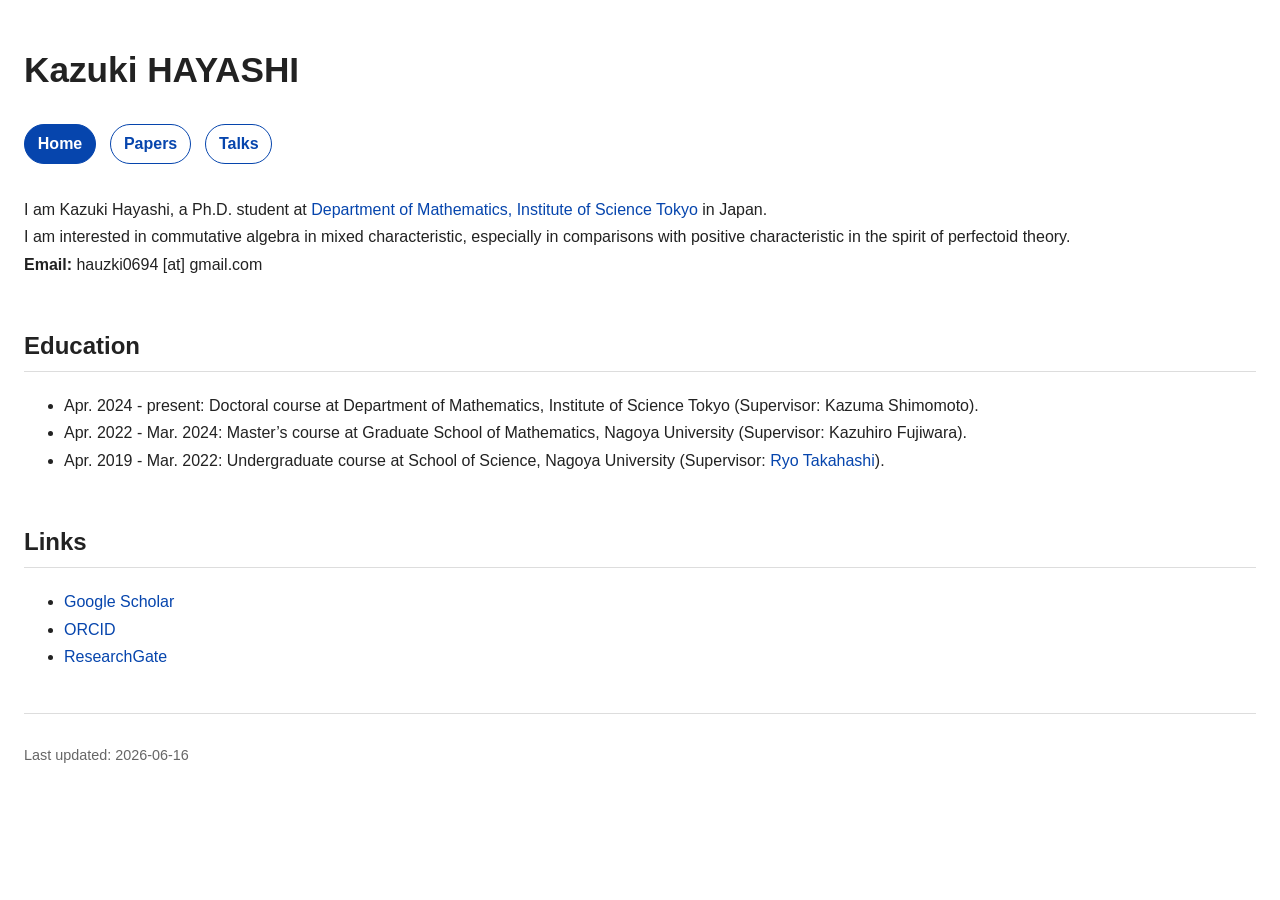
==== index.html @ 01560dd7 "Update index.html" ====
<!DOCTYPE html>
<html lang="en"> 
<head>
  <meta charset="UTF-8">
  <title>Kazuki HAYASHI</title>
  <meta name="viewport" content="width=device-width, initial-scale=1.0">
  <link rel="stylesheet" href="style.css">
</head>

<body>
  <header>
    <h1>Kazuki HAYASHI</h1>

    <nav>
      <a href="index.html" class="active">Home</a>
      <a href="papers.html">Papers</a>
      <a href="talks_ja.html">Talks</a>
    </nav>
  </header>


<p>
  I am Kazuki Hayashi, a Ph.D. student at 
  <a href="https://www.math.titech.ac.jp/" target="_blank" rel="noopener noreferrer">
    Department of Mathematics, Institute of Science Tokyo</a> in Japan.
  <br>
  I am interested in commutative algebra in mixed characteristic,
  especially in comparisons with positive characteristic in the spirit of perfectoid theory.
  <br>
  <strong>Email:</strong> hauzki0694 [at] gmail.com
</p>

<section>
  <h2>Education</h2>

  <ul>
    <li>
      Apr. 2024 - present: Doctoral course at Department of Mathematics, Institute of Science Tokyo (Supervisor: Kazuma Shimomoto).
    </li>

    <li>
      Apr. 2022 - Mar. 2024: Master’s course at Graduate School of Mathematics, Nagoya University (Supervisor: Kazuhiro Fujiwara).
    </li>

    <li>
      Apr. 2019 - Mar. 2022: Undergraduate course at School of Science, Nagoya University (Supervisor:
      <a href="https://www.math.nagoya-u.ac.jp/~takahashi/" target="_blank" rel="noopener noreferrer">
        Ryo Takahashi</a>).
    </li>
  </ul>
</section>

<section>
  <h2>Links</h2>
  <ul>
    <li>
      <a href="https://scholar.google.com/citations?user=Pah-WRwAAAAJ&hl=ja" target="_blank" rel="noopener noreferrer">
        Google Scholar
      </a>
    </li>
    <li>
      <a href="https://orcid.org/0009-0005-8432-9595" target="_blank" rel="noopener noreferrer">
        ORCID
      </a>
    </li>
    <li>
      <a href="https://www.researchgate.net/profile/Kazuki-Hayashi-9?ev=prf_overview" target="_blank" rel="noopener noreferrer">
        ResearchGate
      </a>
    </li>

  </ul>
</section>

  <footer>
    <p>Last updated: 2026-06-16</p>
  </footer>
</body>
</html>
---- style.css ----
body {
  max-width: none;
  margin: 40px auto;
  padding: 0 24px;
  font-family: -apple-system, BlinkMacSystemFont, "Segoe UI", sans-serif;
  line-height: 1.7;
  color: #222;
  background: #fff;
}

header {
  margin-bottom: 2em;
}

h1 {
  font-size: 2.2em;
  margin-bottom: 0.2em;
}

h2 {
  margin-top: 2em;
  border-bottom: 1px solid #ddd;
  padding-bottom: 0.2em;
}

a {
  color: #0645ad;
  text-decoration: none;
}

a:hover {
  text-decoration: underline;
}

nav {
  margin-top: 1.5em;
  margin-bottom: 2em;
}

nav a {
  display: inline-block;
  margin-right: 0.6em;
  padding: 0.35em 0.8em;
  border: 1px solid #0645ad;
  border-radius: 999px;
  color: #0645ad;
  font-weight: 600;
  text-decoration: none;
}

nav a:hover {
  background: #dbeafe;
  color: #0645ad;
  text-decoration: none;
}

nav a.active {
  background: #0645ad;
  color: #fff;
  border-color: #0645ad;
  font-weight: 700;
}

nav a.active:hover {
  background: #0645ad;
  color: #fff;
  border-color: #0645ad;
  text-decoration: none;
}

.subtitle {
  color: #555;
  margin-top: 0;
}

.paper-list,
.talk-list {
  padding-left: 1.5em;
}

.paper-list li,
.talk-list li {
  margin-bottom: 1.2em;
}

.paper-title,
.talk-title {
  font-weight: 600;
}

.meta {
  color: #555;
}

footer {
  margin-top: 3em;
  padding-top: 1em;
  border-top: 1px solid #ddd;
  color: #666;
  font-size: 0.9em;
}
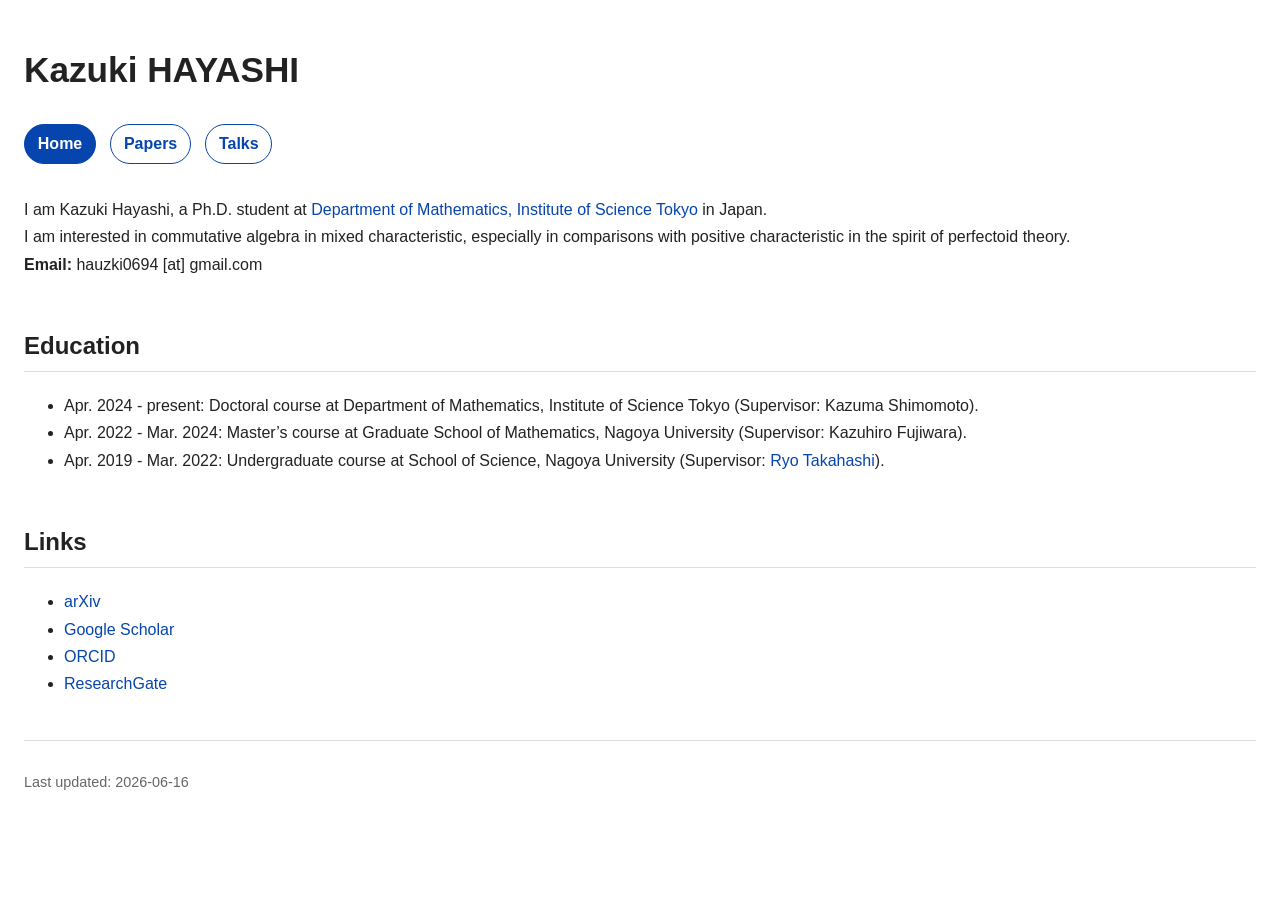
==== commit 877656a0: "Update index.html" ====
--- a/index.html
+++ b/index.html
@@ -55,6 +55,11 @@
   <h2>Links</h2>
   <ul>
     <li>
+      <a href="https://arxiv.org/a/hayashi_k_1.html" target="_blank" rel="noopener noreferrer">
+        arXiv
+      </a>
+    </li>
+    <li>
       <a href="https://scholar.google.com/citations?user=Pah-WRwAAAAJ&hl=ja" target="_blank" rel="noopener noreferrer">
         Google Scholar
       </a>
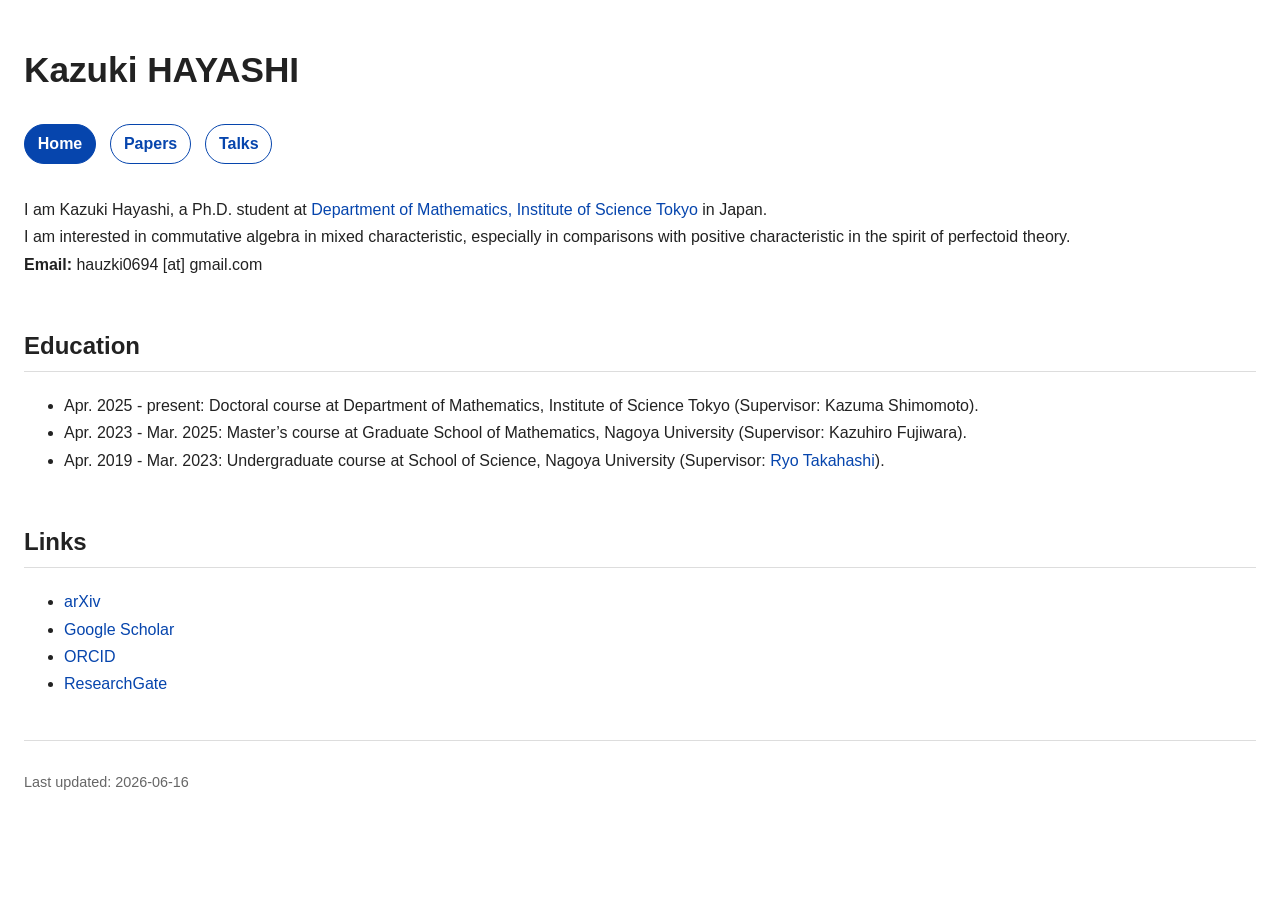
==== commit 41fed342: "Update index.html" ====
--- a/index.html
+++ b/index.html
@@ -36,15 +36,15 @@
 
   <ul>
     <li>
-      Apr. 2024 - present: Doctoral course at Department of Mathematics, Institute of Science Tokyo (Supervisor: Kazuma Shimomoto).
+      Apr. 2025 - present: Doctoral course at Department of Mathematics, Institute of Science Tokyo (Supervisor: Kazuma Shimomoto).
     </li>
 
     <li>
-      Apr. 2022 - Mar. 2024: Master’s course at Graduate School of Mathematics, Nagoya University (Supervisor: Kazuhiro Fujiwara).
+      Apr. 2023 - Mar. 2025: Master’s course at Graduate School of Mathematics, Nagoya University (Supervisor: Kazuhiro Fujiwara).
     </li>
 
     <li>
-      Apr. 2019 - Mar. 2022: Undergraduate course at School of Science, Nagoya University (Supervisor:
+      Apr. 2019 - Mar. 2023: Undergraduate course at School of Science, Nagoya University (Supervisor:
       <a href="https://www.math.nagoya-u.ac.jp/~takahashi/" target="_blank" rel="noopener noreferrer">
         Ryo Takahashi</a>).
     </li>
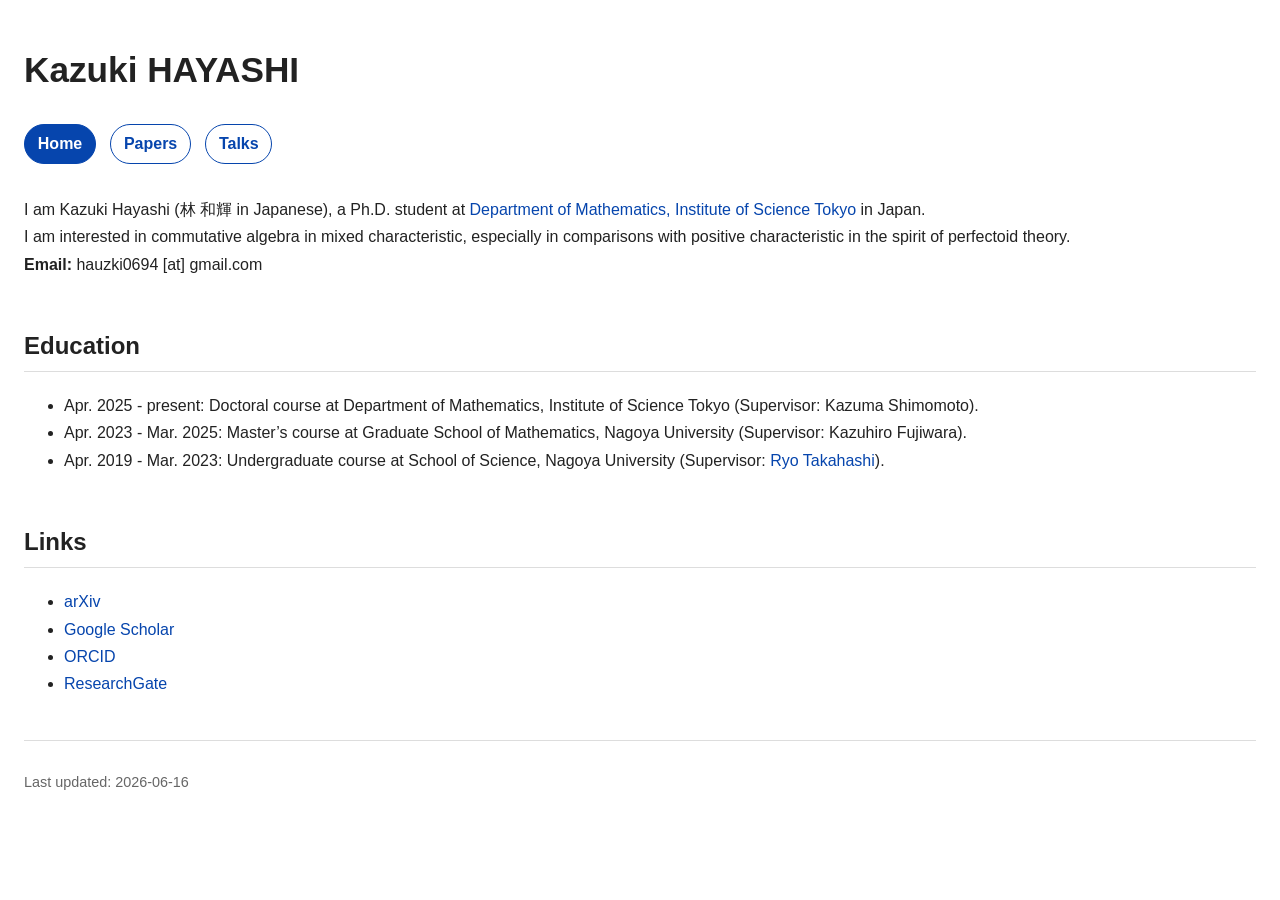
==== commit 0ab78ceb: "Update index.html" ====
--- a/index.html
+++ b/index.html
@@ -21,7 +21,7 @@
 
 
 <p>
-  I am Kazuki Hayashi, a Ph.D. student at 
+  I am Kazuki Hayashi (林 和輝 in Japanese), a Ph.D. student at 
   <a href="https://www.math.titech.ac.jp/" target="_blank" rel="noopener noreferrer">
     Department of Mathematics, Institute of Science Tokyo</a> in Japan.
   <br>
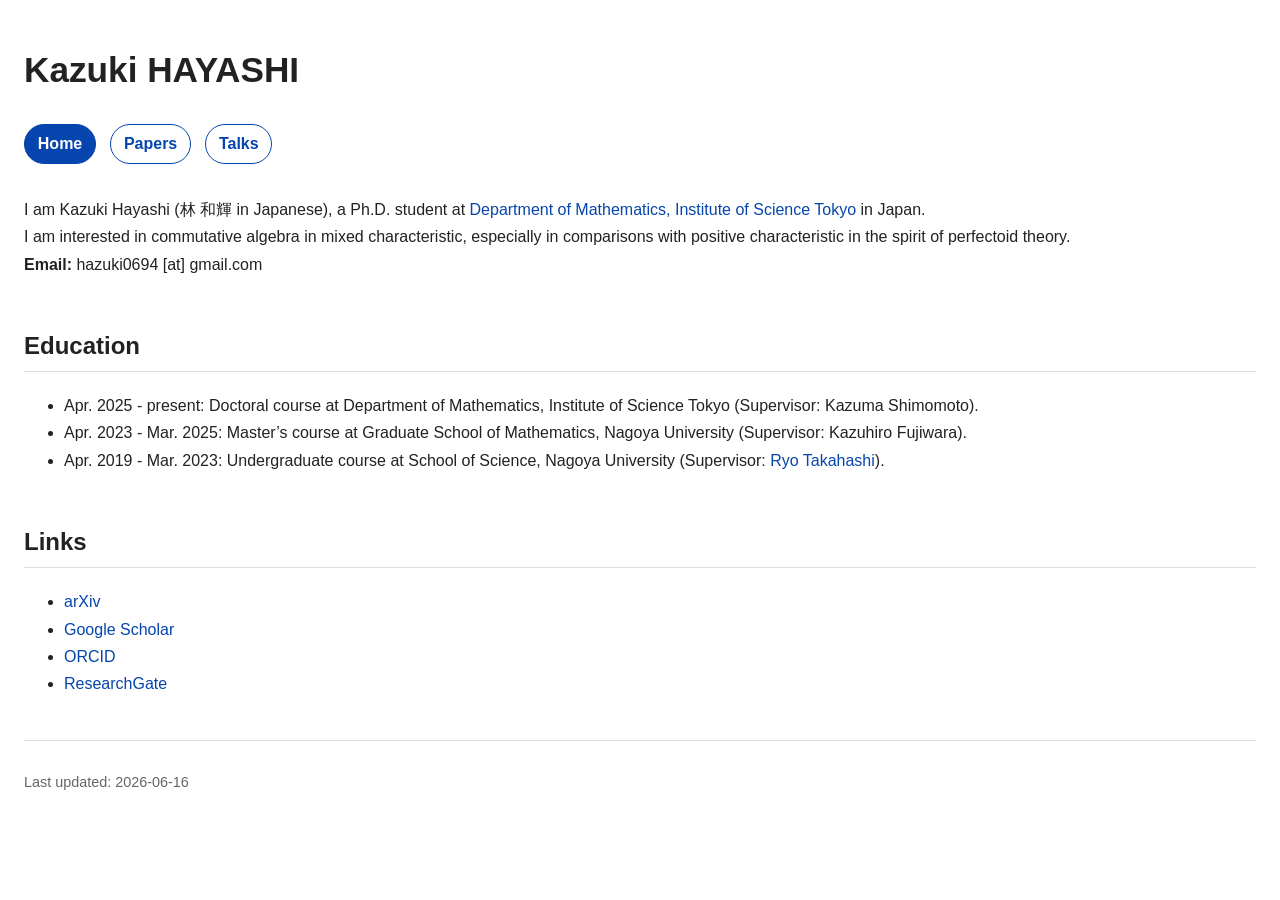
==== commit e0a4ac0c: "Update index.html" ====
--- a/index.html
+++ b/index.html
@@ -28,7 +28,7 @@
   I am interested in commutative algebra in mixed characteristic,
   especially in comparisons with positive characteristic in the spirit of perfectoid theory.
   <br>
-  <strong>Email:</strong> hauzki0694 [at] gmail.com
+  <strong>Email:</strong> hazuki0694 [at] gmail.com
 </p>
 
 <section>
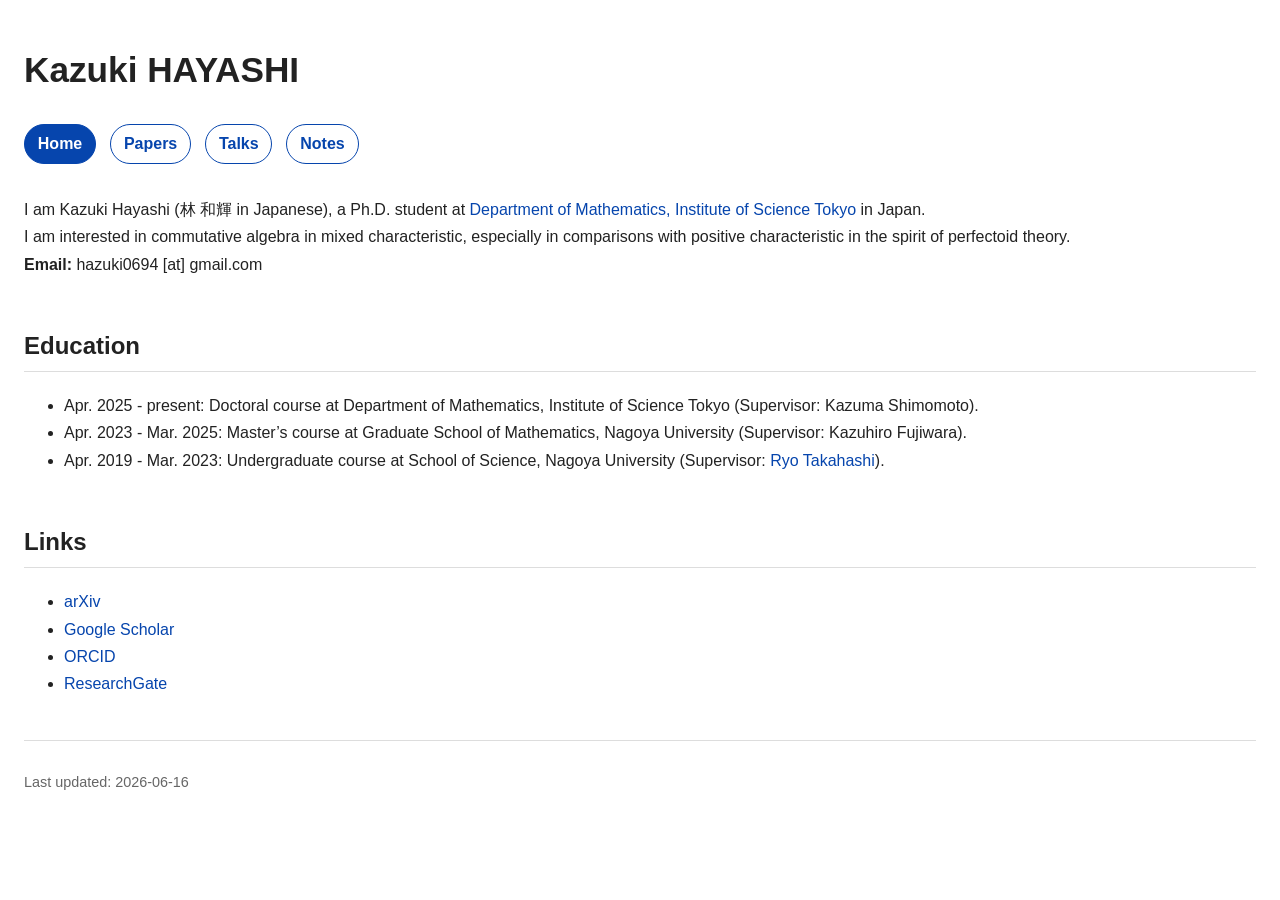
==== commit 26c692a0: "Update index.html" ====
--- a/index.html
+++ b/index.html
@@ -15,7 +15,8 @@
     <nav>
       <a href="index.html" class="active">Home</a>
       <a href="papers.html">Papers</a>
-      <a href="talks_ja.html">Talks</a>
+      <a href="talks.html">Talks</a>
+      <a href="notes.html">Notes</a>
     </nav>
   </header>
 
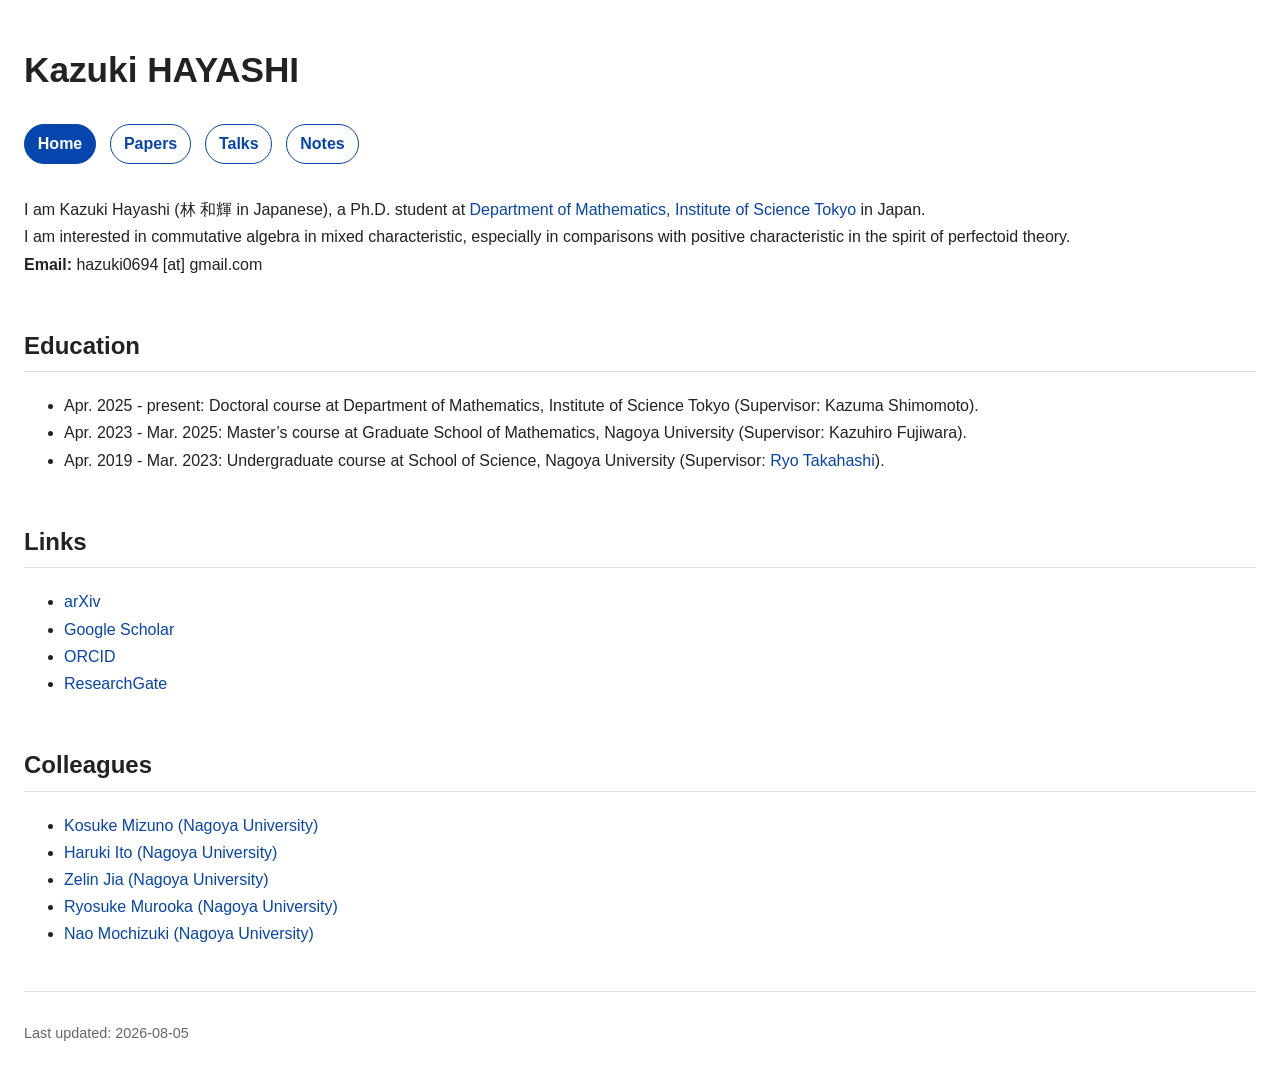
==== commit 8d3272ae: "Update index.html" ====
--- a/index.html
+++ b/index.html
@@ -79,8 +79,40 @@
   </ul>
 </section>
 
+<section>
+  <h2>Colleagues</h2>
+  <ul>
+    <li>
+      <a href="https://sites.google.com/view/kosukemizunohomepage/home" target="_blank" rel="noopener noreferrer">
+        Kosuke Mizuno (Nagoya University)
+      </a>
+    </li>
+    <li>
+      <a href="https://itouharuki.wordpress.com" target="_blank" rel="noopener noreferrer">
+        Haruki Ito (Nagoya University)
+      </a>
+    </li>
+    <li>
+      <a href="https://itouharuki.wordpress.com" target="_blank" rel="noopener noreferrer">
+        Zelin Jia (Nagoya University)
+      </a>
+    </li>
+    <li>
+      <a href="https://murodai.github.io/murookapage/" target="_blank" rel="noopener noreferrer">
+        Ryosuke Murooka (Nagoya University)
+      </a>
+    </li>
+    <li>
+      <a href="https://naokichi118.github.io/index.html" target="_blank" rel="noopener noreferrer">
+        Nao Mochizuki (Nagoya University)
+      </a>
+    </li>
+
+  </ul>
+</section>
+
   <footer>
-    <p>Last updated: 2026-06-16</p>
+    <p>Last updated: 2026-08-05</p>
   </footer>
 </body>
 </html>
